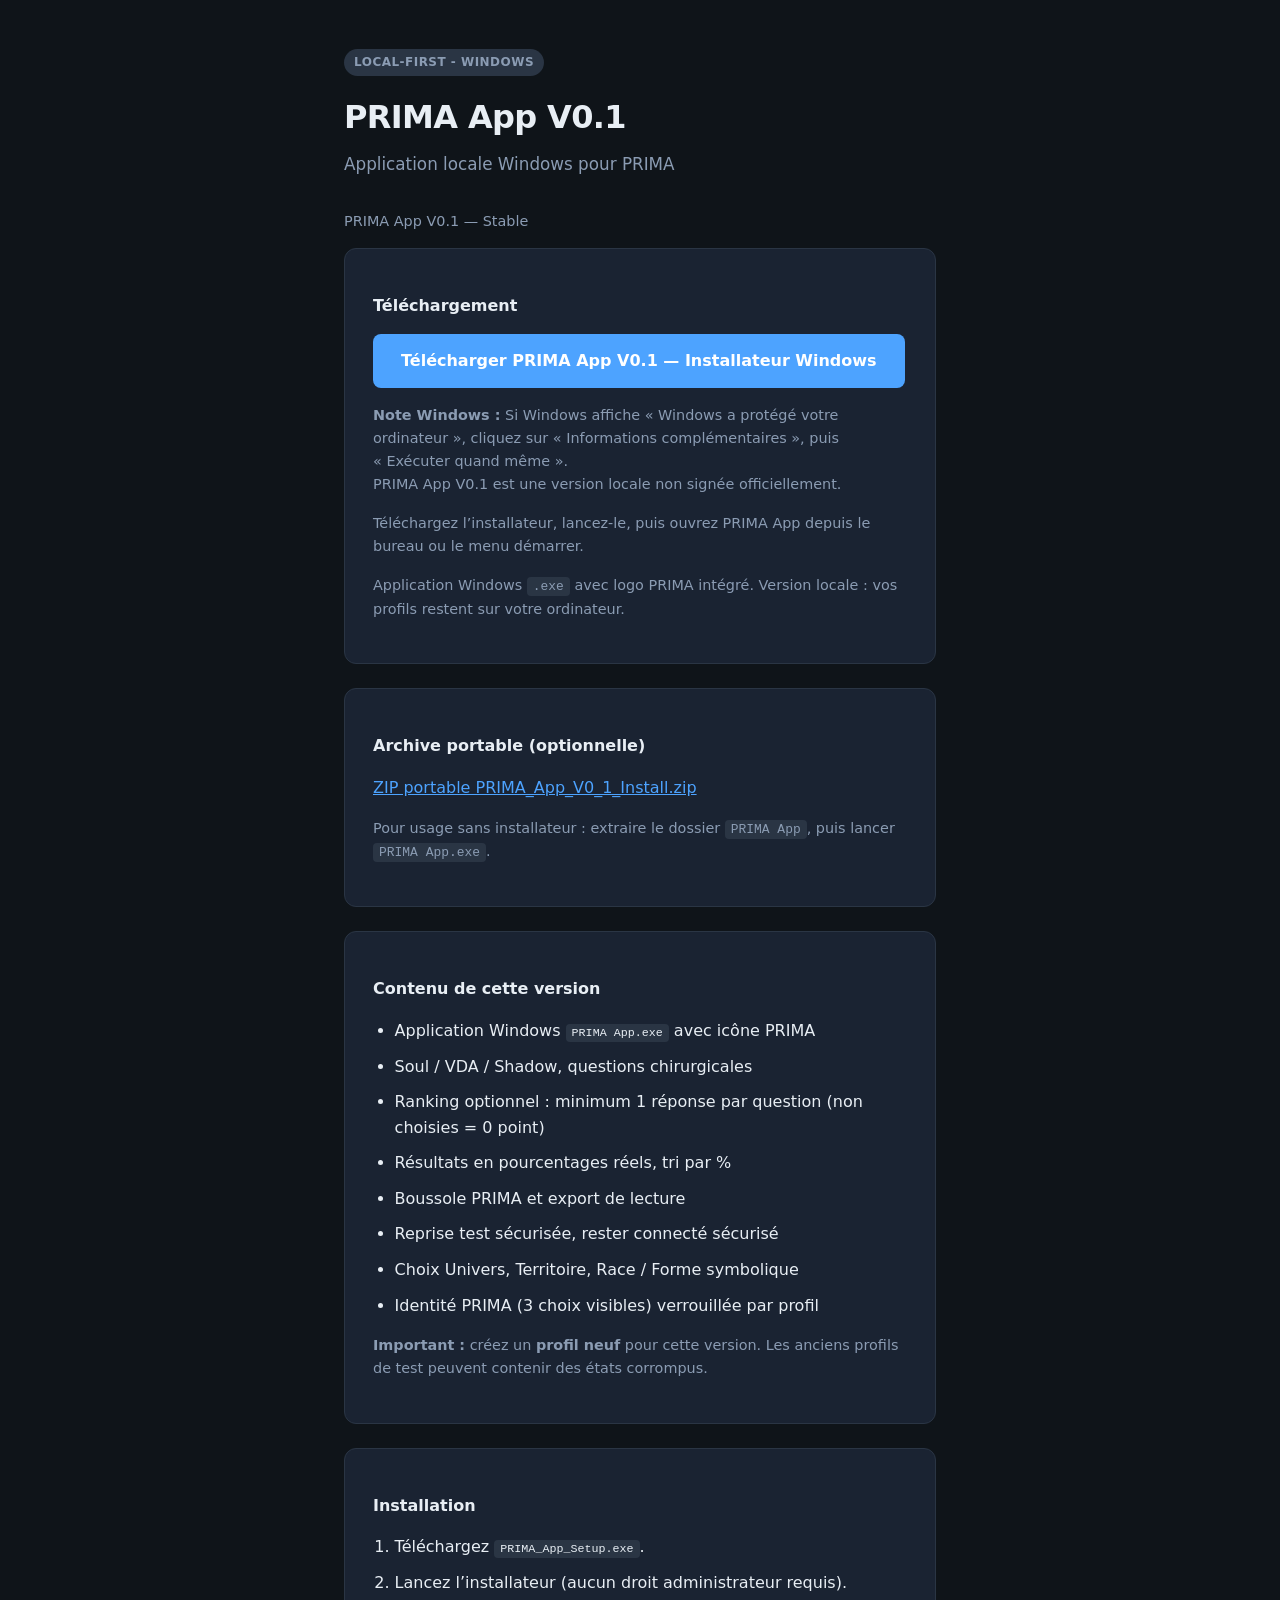
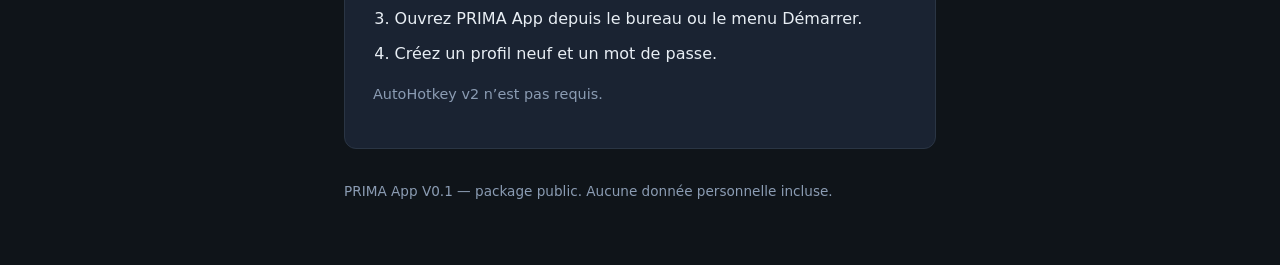
==== download_page.html @ 5b7a0ec2 "Publish PRIMA App V0.1 final optional ranking installer Co-authored-by: Cursor <cursoragent@cursor.c" ====
﻿<!DOCTYPE html>
<html lang="fr">
<head>
  <meta charset="UTF-8">
  <meta name="viewport" content="width=device-width, initial-scale=1.0">
  <title>PRIMA App V0.1</title>
  <link rel="stylesheet" href="style.css">
</head>
<body>
  <div class="wrap">
    <span class="badge">Local-first - Windows</span>
    <h1>PRIMA App V0.1</h1>
    <p class="tagline">Application locale Windows pour PRIMA</p>
    <p class="note">PRIMA App V0.1 — Stable</p>

    <div class="card">
      <p><strong>T&eacute;l&eacute;chargement</strong></p>
      <a class="download-btn" href="PRIMA_App_Setup.exe" download>T&eacute;l&eacute;charger PRIMA App V0.1 — Installateur Windows</a>
      <p class="note"><strong>Note Windows :</strong> Si Windows affiche &laquo;&nbsp;Windows a prot&eacute;g&eacute; votre ordinateur&nbsp;&raquo;, cliquez sur &laquo;&nbsp;Informations compl&eacute;mentaires&nbsp;&raquo;, puis &laquo;&nbsp;Ex&eacute;cuter quand m&ecirc;me&nbsp;&raquo;.<br>PRIMA App V0.1 est une version locale non sign&eacute;e officiellement.</p>
      <p class="note">T&eacute;l&eacute;chargez l&rsquo;installateur, lancez-le, puis ouvrez PRIMA App depuis le bureau ou le menu d&eacute;marrer.</p>
      <p class="note">Application Windows <code>.exe</code> avec logo PRIMA int&eacute;gr&eacute;. Version locale : vos profils restent sur votre ordinateur.</p>
    </div>

    <div class="card">
      <p><strong>Archive portable (optionnelle)</strong></p>
      <p><a class="external" href="PRIMA_App_V0_1_Install.zip" download>ZIP portable PRIMA_App_V0_1_Install.zip</a></p>
      <p class="note">Pour usage sans installateur : extraire le dossier <code>PRIMA App</code>, puis lancer <code>PRIMA App.exe</code>.</p>
    </div>

    <div class="card">
      <p><strong>Contenu de cette version</strong></p>
      <ul>
        <li>Application Windows <code>PRIMA App.exe</code> avec ic&ocirc;ne PRIMA</li>
        <li>Soul / VDA / Shadow, questions chirurgicales</li>
        <li>Ranking optionnel : minimum 1 r&eacute;ponse par question (non choisies = 0 point)</li>
        <li>R&eacute;sultats en pourcentages r&eacute;els, tri par %</li>
        <li>Boussole PRIMA et export de lecture</li>
        <li>Reprise test s&eacute;curis&eacute;e, rester connect&eacute; s&eacute;curis&eacute;</li>
        <li>Choix Univers, Territoire, Race / Forme symbolique</li>
        <li>Identit&eacute; PRIMA (3 choix visibles) verrouill&eacute;e par profil</li>
      </ul>
      <p class="note"><strong>Important :</strong> cr&eacute;ez un <strong>profil neuf</strong> pour cette version. Les anciens profils de test peuvent contenir des &eacute;tats corrompus.</p>
    </div>

    <div class="card">
      <p><strong>Installation</strong></p>
      <ol>
        <li>T&eacute;l&eacute;chargez <code>PRIMA_App_Setup.exe</code>.</li>
        <li>Lancez l&rsquo;installateur (aucun droit administrateur requis).</li>
        <li>Ouvrez PRIMA App depuis le bureau ou le menu D&eacute;marrer.</li>
        <li>Cr&eacute;ez un profil neuf et un mot de passe.</li>
      </ol>
      <p class="note">AutoHotkey v2 n&rsquo;est pas requis.</p>
    </div>

    <footer>
      PRIMA App V0.1 — package public. Aucune donn&eacute;e personnelle incluse.
    </footer>
  </div>
</body>
</html>
---- style.css ----
:root {
  --bg: #0f1419;
  --panel: #1a2332;
  --text: #e8eef4;
  --muted: #8b9cb3;
  --accent: #4da3ff;
  --accent-hover: #6bb5ff;
  --border: #2a3544;
}

* {
  box-sizing: border-box;
}

body {
  margin: 0;
  min-height: 100vh;
  font-family: "Segoe UI", system-ui, sans-serif;
  background: var(--bg);
  color: var(--text);
  line-height: 1.6;
}

.wrap {
  max-width: 640px;
  margin: 0 auto;
  padding: 48px 24px 64px;
}

h1 {
  font-size: 2rem;
  font-weight: 600;
  margin: 0 0 8px;
  letter-spacing: -0.02em;
}

.tagline {
  color: var(--muted);
  margin: 0 0 32px;
  font-size: 1.05rem;
}

.card {
  background: var(--panel);
  border: 1px solid var(--border);
  border-radius: 12px;
  padding: 28px;
  margin-bottom: 24px;
}

.download-btn {
  display: inline-block;
  background: var(--accent);
  color: #fff;
  text-decoration: none;
  font-weight: 600;
  padding: 14px 28px;
  border-radius: 8px;
  font-size: 1rem;
  transition: background 0.15s;
}

.download-btn:hover {
  background: var(--accent-hover);
}

.note {
  margin-top: 16px;
  font-size: 0.9rem;
  color: var(--muted);
}

ol,
ul {
  margin: 0;
  padding-left: 1.35rem;
}

li {
  margin-bottom: 10px;
}

.badge {
  display: inline-block;
  font-size: 0.75rem;
  font-weight: 600;
  text-transform: uppercase;
  letter-spacing: 0.04em;
  background: var(--border);
  color: var(--muted);
  padding: 4px 10px;
  border-radius: 999px;
  margin-bottom: 16px;
}

footer {
  margin-top: 32px;
  font-size: 0.85rem;
  color: var(--muted);
}

code {
  font-size: 0.9em;
  background: var(--border);
  padding: 2px 6px;
  border-radius: 4px;
}

a.external {
  color: var(--accent);
}
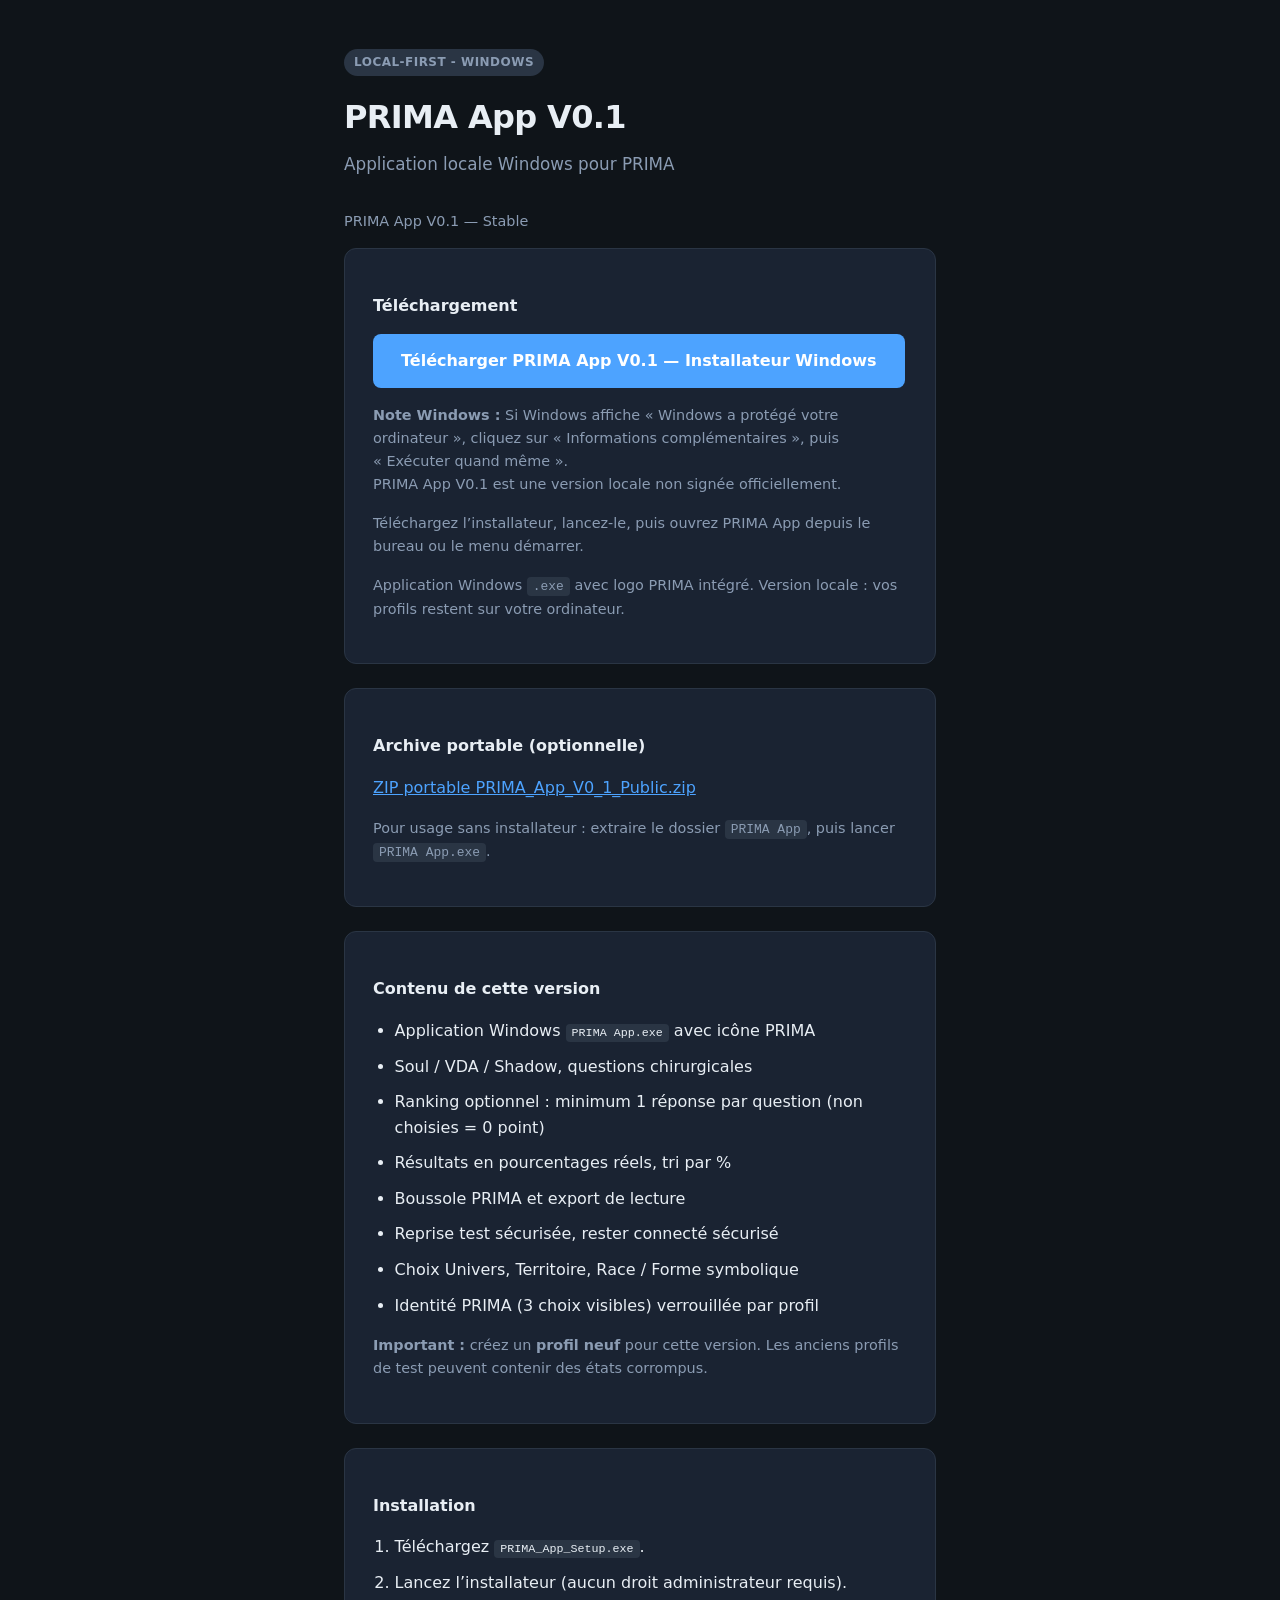
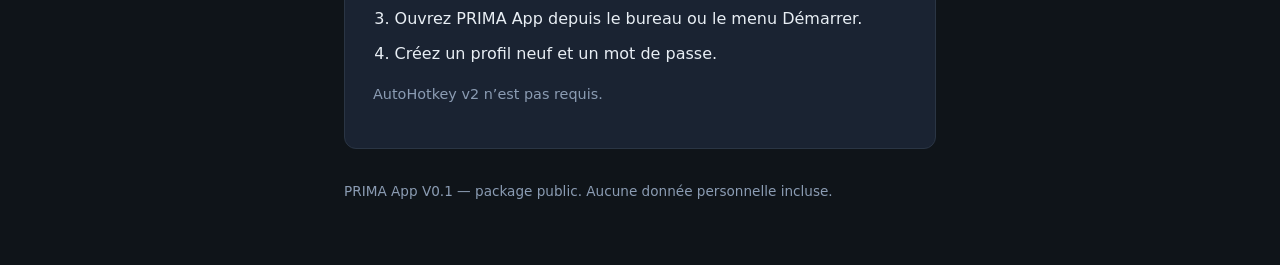
==== commit b972d349: "release: publish PRIMA App V0.1 Co-authored-by: Cursor <cursoragent@cursor.com>" ====
--- a/download_page.html
+++ b/download_page.html
@@ -23,7 +23,7 @@
 
     <div class="card">
       <p><strong>Archive portable (optionnelle)</strong></p>
-      <p><a class="external" href="PRIMA_App_V0_1_Install.zip" download>ZIP portable PRIMA_App_V0_1_Install.zip</a></p>
+      <p><a class="external" href="PRIMA_App_V0_1_Public.zip" download>ZIP portable PRIMA_App_V0_1_Public.zip</a></p>
       <p class="note">Pour usage sans installateur : extraire le dossier <code>PRIMA App</code>, puis lancer <code>PRIMA App.exe</code>.</p>
     </div>
 
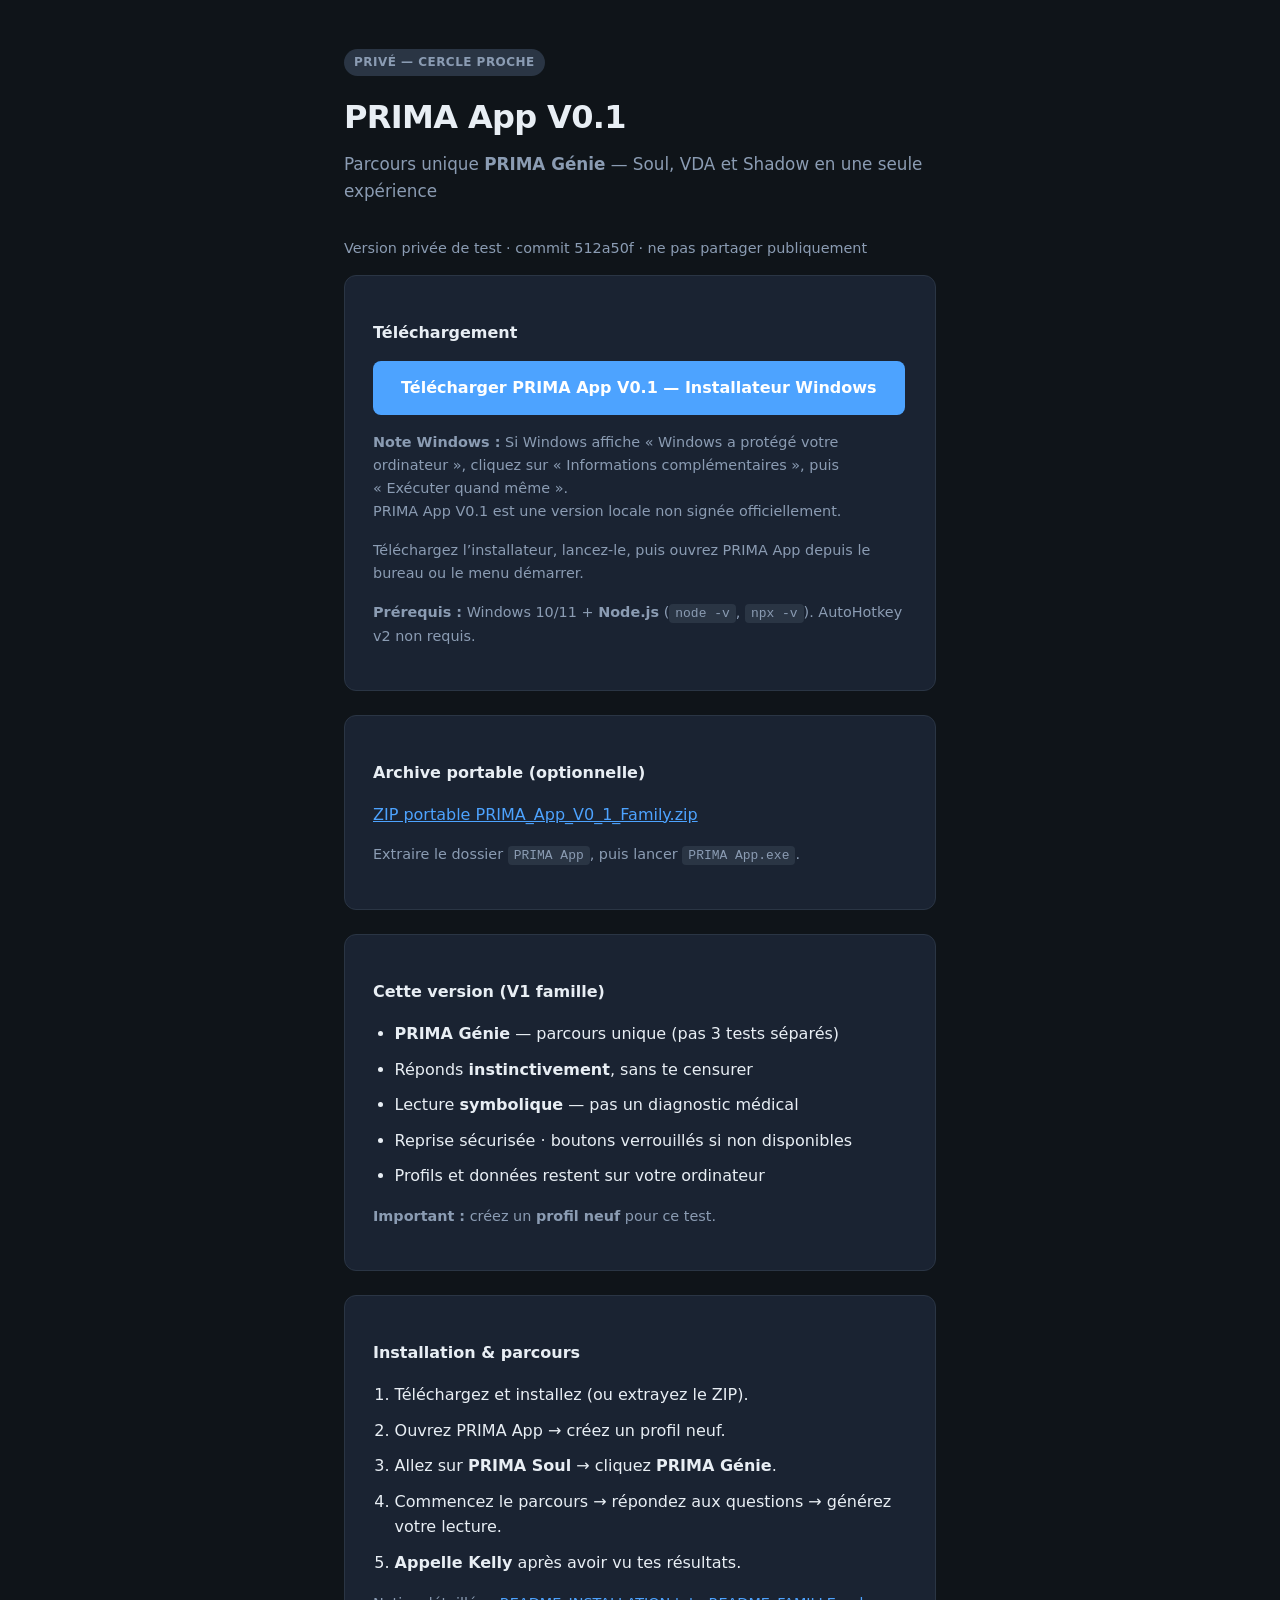
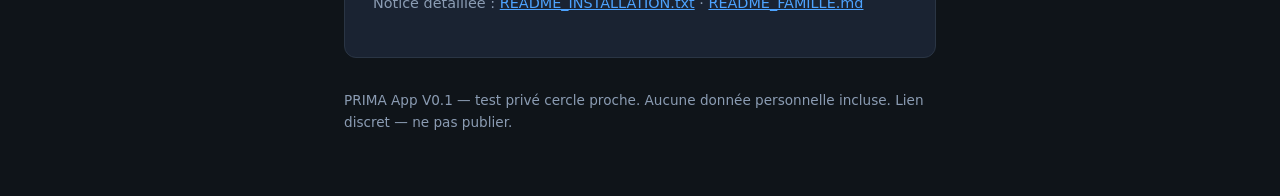
==== commit 6ce1b7e9: "release: update family test download - Replace PRIMA_App_Setup.exe with Génie build (512a50f) - Add " ====
--- a/download_page.html
+++ b/download_page.html
@@ -3,58 +3,57 @@
 <head>
   <meta charset="UTF-8">
   <meta name="viewport" content="width=device-width, initial-scale=1.0">
-  <title>PRIMA App V0.1</title>
+  <meta name="robots" content="noindex, nofollow, noarchive">
+  <title>PRIMA App V0.1 — Test famille (privé)</title>
   <link rel="stylesheet" href="style.css">
 </head>
 <body>
   <div class="wrap">
-    <span class="badge">Local-first - Windows</span>
+    <span class="badge">Privé — cercle proche</span>
     <h1>PRIMA App V0.1</h1>
-    <p class="tagline">Application locale Windows pour PRIMA</p>
-    <p class="note">PRIMA App V0.1 — Stable</p>
+    <p class="tagline">Parcours unique <strong>PRIMA Génie</strong> — Soul, VDA et Shadow en une seule expérience</p>
+    <p class="note">Version privée de test · commit 512a50f · ne pas partager publiquement</p>
 
     <div class="card">
       <p><strong>T&eacute;l&eacute;chargement</strong></p>
       <a class="download-btn" href="PRIMA_App_Setup.exe" download>T&eacute;l&eacute;charger PRIMA App V0.1 — Installateur Windows</a>
       <p class="note"><strong>Note Windows :</strong> Si Windows affiche &laquo;&nbsp;Windows a prot&eacute;g&eacute; votre ordinateur&nbsp;&raquo;, cliquez sur &laquo;&nbsp;Informations compl&eacute;mentaires&nbsp;&raquo;, puis &laquo;&nbsp;Ex&eacute;cuter quand m&ecirc;me&nbsp;&raquo;.<br>PRIMA App V0.1 est une version locale non sign&eacute;e officiellement.</p>
       <p class="note">T&eacute;l&eacute;chargez l&rsquo;installateur, lancez-le, puis ouvrez PRIMA App depuis le bureau ou le menu d&eacute;marrer.</p>
-      <p class="note">Application Windows <code>.exe</code> avec logo PRIMA int&eacute;gr&eacute;. Version locale : vos profils restent sur votre ordinateur.</p>
+      <p class="note"><strong>Pr&eacute;requis :</strong> Windows 10/11 + <strong>Node.js</strong> (<code>node -v</code>, <code>npx -v</code>). AutoHotkey v2 non requis.</p>
     </div>
 
     <div class="card">
       <p><strong>Archive portable (optionnelle)</strong></p>
-      <p><a class="external" href="PRIMA_App_V0_1_Public.zip" download>ZIP portable PRIMA_App_V0_1_Public.zip</a></p>
-      <p class="note">Pour usage sans installateur : extraire le dossier <code>PRIMA App</code>, puis lancer <code>PRIMA App.exe</code>.</p>
+      <p><a class="external" href="PRIMA_App_V0_1_Family.zip" download>ZIP portable PRIMA_App_V0_1_Family.zip</a></p>
+      <p class="note">Extraire le dossier <code>PRIMA App</code>, puis lancer <code>PRIMA App.exe</code>.</p>
     </div>
 
     <div class="card">
-      <p><strong>Contenu de cette version</strong></p>
+      <p><strong>Cette version (V1 famille)</strong></p>
       <ul>
-        <li>Application Windows <code>PRIMA App.exe</code> avec ic&ocirc;ne PRIMA</li>
-        <li>Soul / VDA / Shadow, questions chirurgicales</li>
-        <li>Ranking optionnel : minimum 1 r&eacute;ponse par question (non choisies = 0 point)</li>
-        <li>R&eacute;sultats en pourcentages r&eacute;els, tri par %</li>
-        <li>Boussole PRIMA et export de lecture</li>
-        <li>Reprise test s&eacute;curis&eacute;e, rester connect&eacute; s&eacute;curis&eacute;</li>
-        <li>Choix Univers, Territoire, Race / Forme symbolique</li>
-        <li>Identit&eacute; PRIMA (3 choix visibles) verrouill&eacute;e par profil</li>
+        <li><strong>PRIMA Génie</strong> — parcours unique (pas 3 tests séparés)</li>
+        <li>Réponds <strong>instinctivement</strong>, sans te censurer</li>
+        <li>Lecture <strong>symbolique</strong> — pas un diagnostic médical</li>
+        <li>Reprise sécurisée · boutons verrouillés si non disponibles</li>
+        <li>Profils et données restent sur votre ordinateur</li>
       </ul>
-      <p class="note"><strong>Important :</strong> cr&eacute;ez un <strong>profil neuf</strong> pour cette version. Les anciens profils de test peuvent contenir des &eacute;tats corrompus.</p>
+      <p class="note"><strong>Important :</strong> cr&eacute;ez un <strong>profil neuf</strong> pour ce test.</p>
     </div>
 
     <div class="card">
-      <p><strong>Installation</strong></p>
+      <p><strong>Installation &amp; parcours</strong></p>
       <ol>
-        <li>T&eacute;l&eacute;chargez <code>PRIMA_App_Setup.exe</code>.</li>
-        <li>Lancez l&rsquo;installateur (aucun droit administrateur requis).</li>
-        <li>Ouvrez PRIMA App depuis le bureau ou le menu D&eacute;marrer.</li>
-        <li>Cr&eacute;ez un profil neuf et un mot de passe.</li>
+        <li>T&eacute;l&eacute;chargez et installez (ou extrayez le ZIP).</li>
+        <li>Ouvrez PRIMA App → cr&eacute;ez un profil neuf.</li>
+        <li>Allez sur <strong>PRIMA Soul</strong> → cliquez <strong>PRIMA Génie</strong>.</li>
+        <li>Commencez le parcours → r&eacute;pondez aux questions → g&eacute;n&eacute;rez votre lecture.</li>
+        <li><strong>Appelle Kelly</strong> apr&egrave;s avoir vu tes r&eacute;sultats.</li>
       </ol>
-      <p class="note">AutoHotkey v2 n&rsquo;est pas requis.</p>
+      <p class="note">Notice d&eacute;taill&eacute;e : <a class="external" href="README_INSTALLATION.txt">README_INSTALLATION.txt</a> · <a class="external" href="README_FAMILLE.md">README_FAMILLE.md</a></p>
     </div>
 
     <footer>
-      PRIMA App V0.1 — package public. Aucune donn&eacute;e personnelle incluse.
+      PRIMA App V0.1 — test privé cercle proche. Aucune donn&eacute;e personnelle incluse. Lien discret — ne pas publier.
     </footer>
   </div>
 </body>
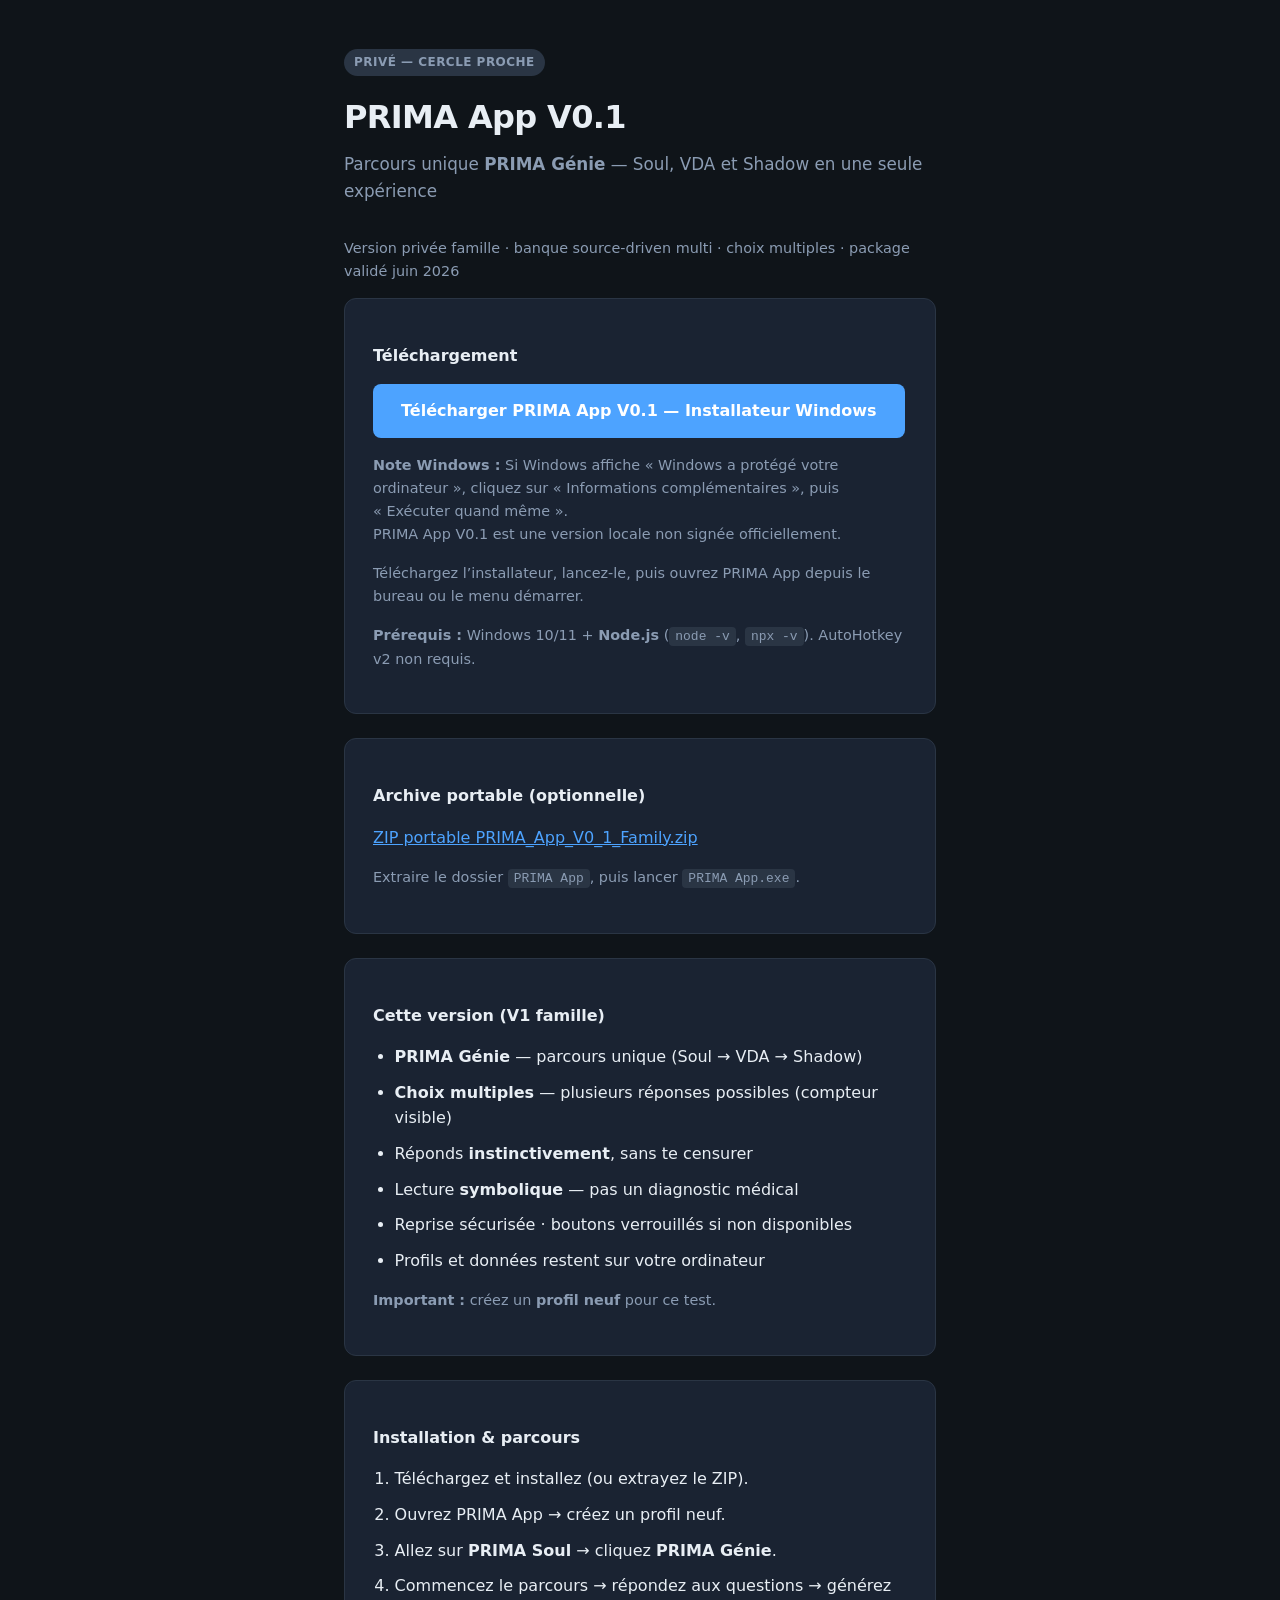
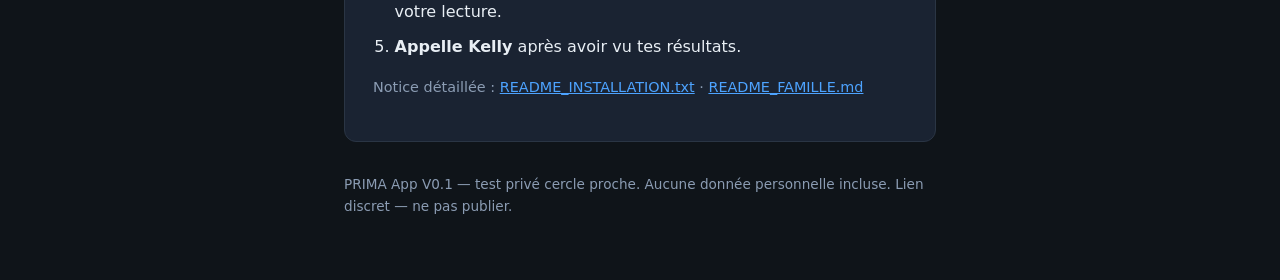
==== commit 1699c097: "release: deploy validated multi-choice family package Validated package with source-driven multi ban" ====
--- a/download_page.html
+++ b/download_page.html
@@ -12,7 +12,7 @@
     <span class="badge">Privé — cercle proche</span>
     <h1>PRIMA App V0.1</h1>
     <p class="tagline">Parcours unique <strong>PRIMA Génie</strong> — Soul, VDA et Shadow en une seule expérience</p>
-    <p class="note">Version privée de test · commit 512a50f · ne pas partager publiquement</p>
+    <p class="note">Version privée famille · banque source-driven multi · choix multiples · package validé juin 2026</p>
 
     <div class="card">
       <p><strong>T&eacute;l&eacute;chargement</strong></p>
@@ -31,7 +31,8 @@
     <div class="card">
       <p><strong>Cette version (V1 famille)</strong></p>
       <ul>
-        <li><strong>PRIMA Génie</strong> — parcours unique (pas 3 tests séparés)</li>
+        <li><strong>PRIMA Génie</strong> — parcours unique (Soul → VDA → Shadow)</li>
+        <li><strong>Choix multiples</strong> — plusieurs réponses possibles (compteur visible)</li>
         <li>Réponds <strong>instinctivement</strong>, sans te censurer</li>
         <li>Lecture <strong>symbolique</strong> — pas un diagnostic médical</li>
         <li>Reprise sécurisée · boutons verrouillés si non disponibles</li>
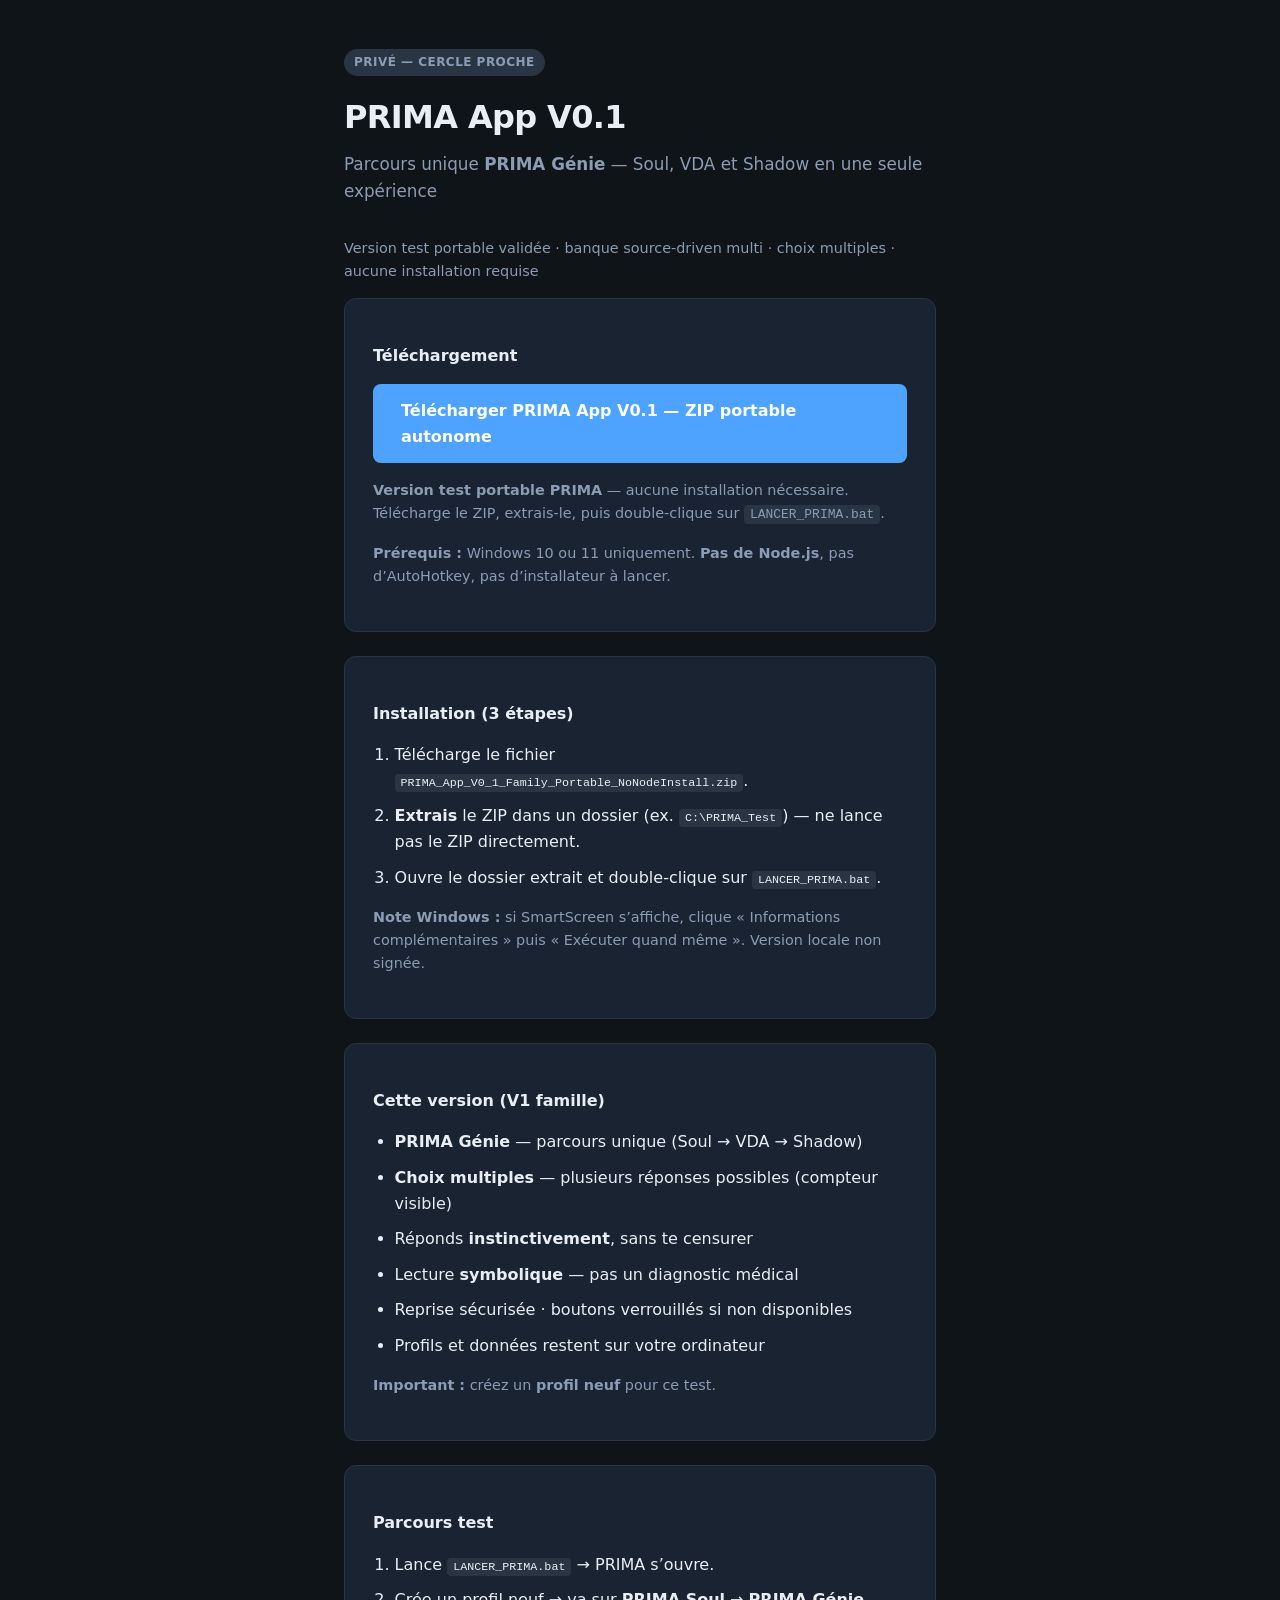
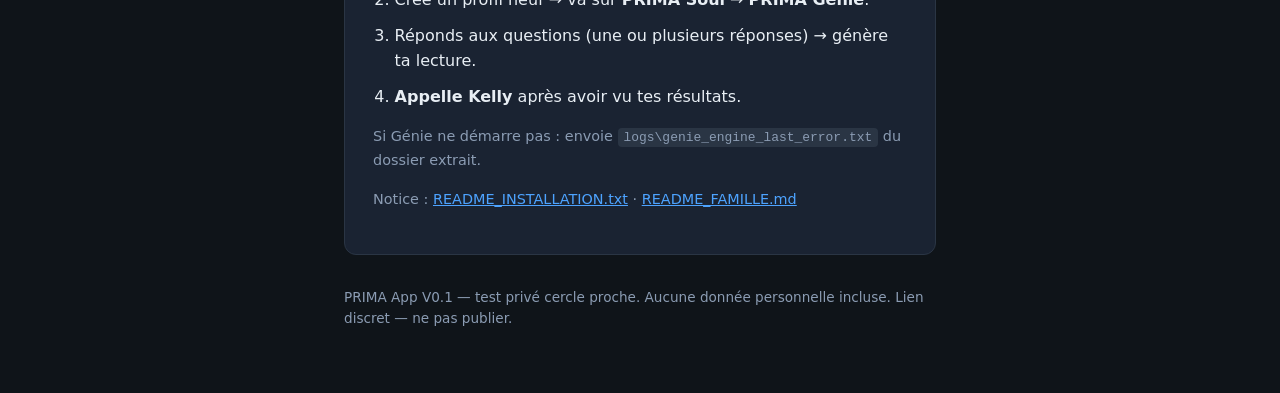
==== commit 3542bd08: "Publish NoNodeInstall portable ZIP as sole family download target. Co-authored-by: Cursor <cursorage" ====
--- a/download_page.html
+++ b/download_page.html
@@ -12,20 +12,23 @@
     <span class="badge">Privé — cercle proche</span>
     <h1>PRIMA App V0.1</h1>
     <p class="tagline">Parcours unique <strong>PRIMA Génie</strong> — Soul, VDA et Shadow en une seule expérience</p>
-    <p class="note">Version privée famille · banque source-driven multi · choix multiples · package validé juin 2026</p>
+    <p class="note">Version test portable validée · banque source-driven multi · choix multiples · aucune installation requise</p>
 
     <div class="card">
       <p><strong>T&eacute;l&eacute;chargement</strong></p>
-      <a class="download-btn" href="PRIMA_App_Setup.exe" download>T&eacute;l&eacute;charger PRIMA App V0.1 — Installateur Windows</a>
-      <p class="note"><strong>Note Windows :</strong> Si Windows affiche &laquo;&nbsp;Windows a prot&eacute;g&eacute; votre ordinateur&nbsp;&raquo;, cliquez sur &laquo;&nbsp;Informations compl&eacute;mentaires&nbsp;&raquo;, puis &laquo;&nbsp;Ex&eacute;cuter quand m&ecirc;me&nbsp;&raquo;.<br>PRIMA App V0.1 est une version locale non sign&eacute;e officiellement.</p>
-      <p class="note">T&eacute;l&eacute;chargez l&rsquo;installateur, lancez-le, puis ouvrez PRIMA App depuis le bureau ou le menu d&eacute;marrer.</p>
-      <p class="note"><strong>Pr&eacute;requis :</strong> Windows 10/11 + <strong>Node.js</strong> (<code>node -v</code>, <code>npx -v</code>). AutoHotkey v2 non requis.</p>
+      <a class="download-btn" href="PRIMA_App_V0_1_Family_Portable_NoNodeInstall.zip" download>T&eacute;l&eacute;charger PRIMA App V0.1 — ZIP portable autonome</a>
+      <p class="note"><strong>Version test portable PRIMA</strong> — aucune installation n&eacute;cessaire. T&eacute;l&eacute;charge le ZIP, extrais-le, puis double-clique sur <code>LANCER_PRIMA.bat</code>.</p>
+      <p class="note"><strong>Pr&eacute;requis :</strong> Windows 10 ou 11 uniquement. <strong>Pas de Node.js</strong>, pas d&rsquo;AutoHotkey, pas d&rsquo;installateur &agrave; lancer.</p>
     </div>
 
     <div class="card">
-      <p><strong>Archive portable (optionnelle)</strong></p>
-      <p><a class="external" href="PRIMA_App_V0_1_Family.zip" download>ZIP portable PRIMA_App_V0_1_Family.zip</a></p>
-      <p class="note">Extraire le dossier <code>PRIMA App</code>, puis lancer <code>PRIMA App.exe</code>.</p>
+      <p><strong>Installation (3 &eacute;tapes)</strong></p>
+      <ol>
+        <li>T&eacute;l&eacute;charge le fichier <code>PRIMA_App_V0_1_Family_Portable_NoNodeInstall.zip</code>.</li>
+        <li><strong>Extrais</strong> le ZIP dans un dossier (ex. <code>C:\PRIMA_Test</code>) — ne lance pas le ZIP directement.</li>
+        <li>Ouvre le dossier extrait et double-clique sur <code>LANCER_PRIMA.bat</code>.</li>
+      </ol>
+      <p class="note"><strong>Note Windows :</strong> si SmartScreen s&rsquo;affiche, clique &laquo;&nbsp;Informations compl&eacute;mentaires&nbsp;&raquo; puis &laquo;&nbsp;Ex&eacute;cuter quand m&ecirc;me&nbsp;&raquo;. Version locale non sign&eacute;e.</p>
     </div>
 
     <div class="card">
@@ -42,15 +45,15 @@
     </div>
 
     <div class="card">
-      <p><strong>Installation &amp; parcours</strong></p>
+      <p><strong>Parcours test</strong></p>
       <ol>
-        <li>T&eacute;l&eacute;chargez et installez (ou extrayez le ZIP).</li>
-        <li>Ouvrez PRIMA App → cr&eacute;ez un profil neuf.</li>
-        <li>Allez sur <strong>PRIMA Soul</strong> → cliquez <strong>PRIMA Génie</strong>.</li>
-        <li>Commencez le parcours → r&eacute;pondez aux questions → g&eacute;n&eacute;rez votre lecture.</li>
+        <li>Lance <code>LANCER_PRIMA.bat</code> → PRIMA s&rsquo;ouvre.</li>
+        <li>Cr&eacute;e un profil neuf → va sur <strong>PRIMA Soul</strong> → <strong>PRIMA Génie</strong>.</li>
+        <li>R&eacute;ponds aux questions (une ou plusieurs r&eacute;ponses) → g&eacute;n&egrave;re ta lecture.</li>
         <li><strong>Appelle Kelly</strong> apr&egrave;s avoir vu tes r&eacute;sultats.</li>
       </ol>
-      <p class="note">Notice d&eacute;taill&eacute;e : <a class="external" href="README_INSTALLATION.txt">README_INSTALLATION.txt</a> · <a class="external" href="README_FAMILLE.md">README_FAMILLE.md</a></p>
+      <p class="note">Si Génie ne d&eacute;marre pas : envoie <code>logs\genie_engine_last_error.txt</code> du dossier extrait.</p>
+      <p class="note">Notice : <a class="external" href="README_INSTALLATION.txt">README_INSTALLATION.txt</a> · <a class="external" href="README_FAMILLE.md">README_FAMILLE.md</a></p>
     </div>
 
     <footer>
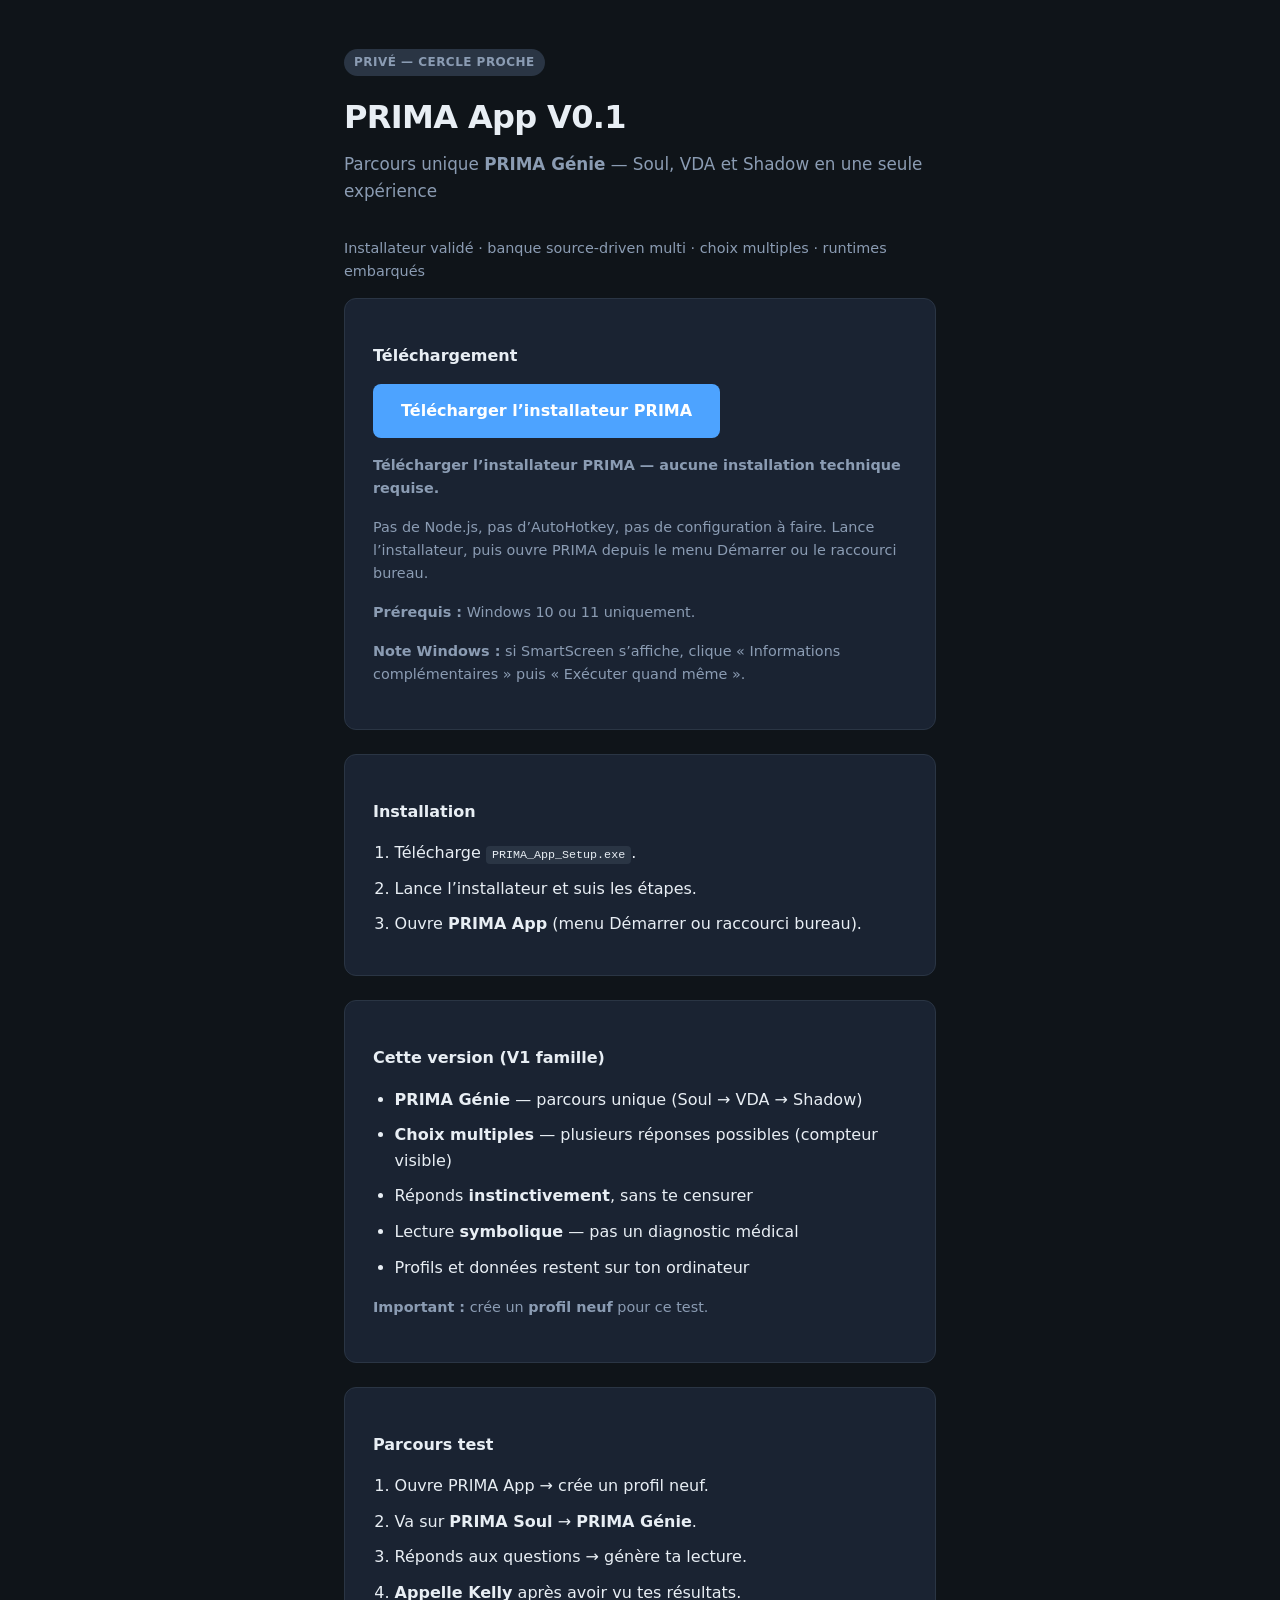
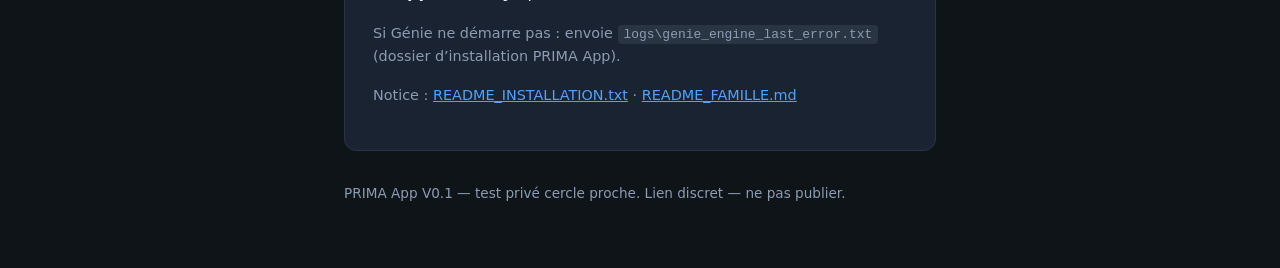
==== commit 67379625: "Restore PRIMA_App_Setup.exe installer as primary download (NoNode validated). Co-authored-by: Cursor" ====
--- a/download_page.html
+++ b/download_page.html
@@ -12,23 +12,24 @@
     <span class="badge">Privé — cercle proche</span>
     <h1>PRIMA App V0.1</h1>
     <p class="tagline">Parcours unique <strong>PRIMA Génie</strong> — Soul, VDA et Shadow en une seule expérience</p>
-    <p class="note">Version test portable validée · banque source-driven multi · choix multiples · aucune installation requise</p>
+    <p class="note">Installateur validé · banque source-driven multi · choix multiples · runtimes embarqués</p>
 
     <div class="card">
       <p><strong>T&eacute;l&eacute;chargement</strong></p>
-      <a class="download-btn" href="PRIMA_App_V0_1_Family_Portable_NoNodeInstall.zip" download>T&eacute;l&eacute;charger PRIMA App V0.1 — ZIP portable autonome</a>
-      <p class="note"><strong>Version test portable PRIMA</strong> — aucune installation n&eacute;cessaire. T&eacute;l&eacute;charge le ZIP, extrais-le, puis double-clique sur <code>LANCER_PRIMA.bat</code>.</p>
-      <p class="note"><strong>Pr&eacute;requis :</strong> Windows 10 ou 11 uniquement. <strong>Pas de Node.js</strong>, pas d&rsquo;AutoHotkey, pas d&rsquo;installateur &agrave; lancer.</p>
+      <a class="download-btn" href="PRIMA_App_Setup.exe" download>T&eacute;l&eacute;charger l&rsquo;installateur PRIMA</a>
+      <p class="note"><strong>T&eacute;l&eacute;charger l&rsquo;installateur PRIMA — aucune installation technique requise.</strong></p>
+      <p class="note">Pas de Node.js, pas d&rsquo;AutoHotkey, pas de configuration &agrave; faire. Lance l&rsquo;installateur, puis ouvre PRIMA depuis le menu D&eacute;marrer ou le raccourci bureau.</p>
+      <p class="note"><strong>Pr&eacute;requis :</strong> Windows 10 ou 11 uniquement.</p>
+      <p class="note"><strong>Note Windows :</strong> si SmartScreen s&rsquo;affiche, clique &laquo;&nbsp;Informations compl&eacute;mentaires&nbsp;&raquo; puis &laquo;&nbsp;Ex&eacute;cuter quand m&ecirc;me&nbsp;&raquo;.</p>
     </div>
 
     <div class="card">
-      <p><strong>Installation (3 &eacute;tapes)</strong></p>
+      <p><strong>Installation</strong></p>
       <ol>
-        <li>T&eacute;l&eacute;charge le fichier <code>PRIMA_App_V0_1_Family_Portable_NoNodeInstall.zip</code>.</li>
-        <li><strong>Extrais</strong> le ZIP dans un dossier (ex. <code>C:\PRIMA_Test</code>) — ne lance pas le ZIP directement.</li>
-        <li>Ouvre le dossier extrait et double-clique sur <code>LANCER_PRIMA.bat</code>.</li>
+        <li>T&eacute;l&eacute;charge <code>PRIMA_App_Setup.exe</code>.</li>
+        <li>Lance l&rsquo;installateur et suis les &eacute;tapes.</li>
+        <li>Ouvre <strong>PRIMA App</strong> (menu D&eacute;marrer ou raccourci bureau).</li>
       </ol>
-      <p class="note"><strong>Note Windows :</strong> si SmartScreen s&rsquo;affiche, clique &laquo;&nbsp;Informations compl&eacute;mentaires&nbsp;&raquo; puis &laquo;&nbsp;Ex&eacute;cuter quand m&ecirc;me&nbsp;&raquo;. Version locale non sign&eacute;e.</p>
     </div>
 
     <div class="card">
@@ -38,26 +39,25 @@
         <li><strong>Choix multiples</strong> — plusieurs réponses possibles (compteur visible)</li>
         <li>Réponds <strong>instinctivement</strong>, sans te censurer</li>
         <li>Lecture <strong>symbolique</strong> — pas un diagnostic médical</li>
-        <li>Reprise sécurisée · boutons verrouillés si non disponibles</li>
-        <li>Profils et données restent sur votre ordinateur</li>
+        <li>Profils et données restent sur ton ordinateur</li>
       </ul>
-      <p class="note"><strong>Important :</strong> cr&eacute;ez un <strong>profil neuf</strong> pour ce test.</p>
+      <p class="note"><strong>Important :</strong> cr&eacute;e un <strong>profil neuf</strong> pour ce test.</p>
     </div>
 
     <div class="card">
       <p><strong>Parcours test</strong></p>
       <ol>
-        <li>Lance <code>LANCER_PRIMA.bat</code> → PRIMA s&rsquo;ouvre.</li>
-        <li>Cr&eacute;e un profil neuf → va sur <strong>PRIMA Soul</strong> → <strong>PRIMA Génie</strong>.</li>
-        <li>R&eacute;ponds aux questions (une ou plusieurs r&eacute;ponses) → g&eacute;n&egrave;re ta lecture.</li>
+        <li>Ouvre PRIMA App → cr&eacute;e un profil neuf.</li>
+        <li>Va sur <strong>PRIMA Soul</strong> → <strong>PRIMA Génie</strong>.</li>
+        <li>R&eacute;ponds aux questions → g&eacute;n&egrave;re ta lecture.</li>
         <li><strong>Appelle Kelly</strong> apr&egrave;s avoir vu tes r&eacute;sultats.</li>
       </ol>
-      <p class="note">Si Génie ne d&eacute;marre pas : envoie <code>logs\genie_engine_last_error.txt</code> du dossier extrait.</p>
+      <p class="note">Si Génie ne d&eacute;marre pas : envoie <code>logs\genie_engine_last_error.txt</code> (dossier d&rsquo;installation PRIMA App).</p>
       <p class="note">Notice : <a class="external" href="README_INSTALLATION.txt">README_INSTALLATION.txt</a> · <a class="external" href="README_FAMILLE.md">README_FAMILLE.md</a></p>
     </div>
 
     <footer>
-      PRIMA App V0.1 — test privé cercle proche. Aucune donn&eacute;e personnelle incluse. Lien discret — ne pas publier.
+      PRIMA App V0.1 — test privé cercle proche. Lien discret — ne pas publier.
     </footer>
   </div>
 </body>
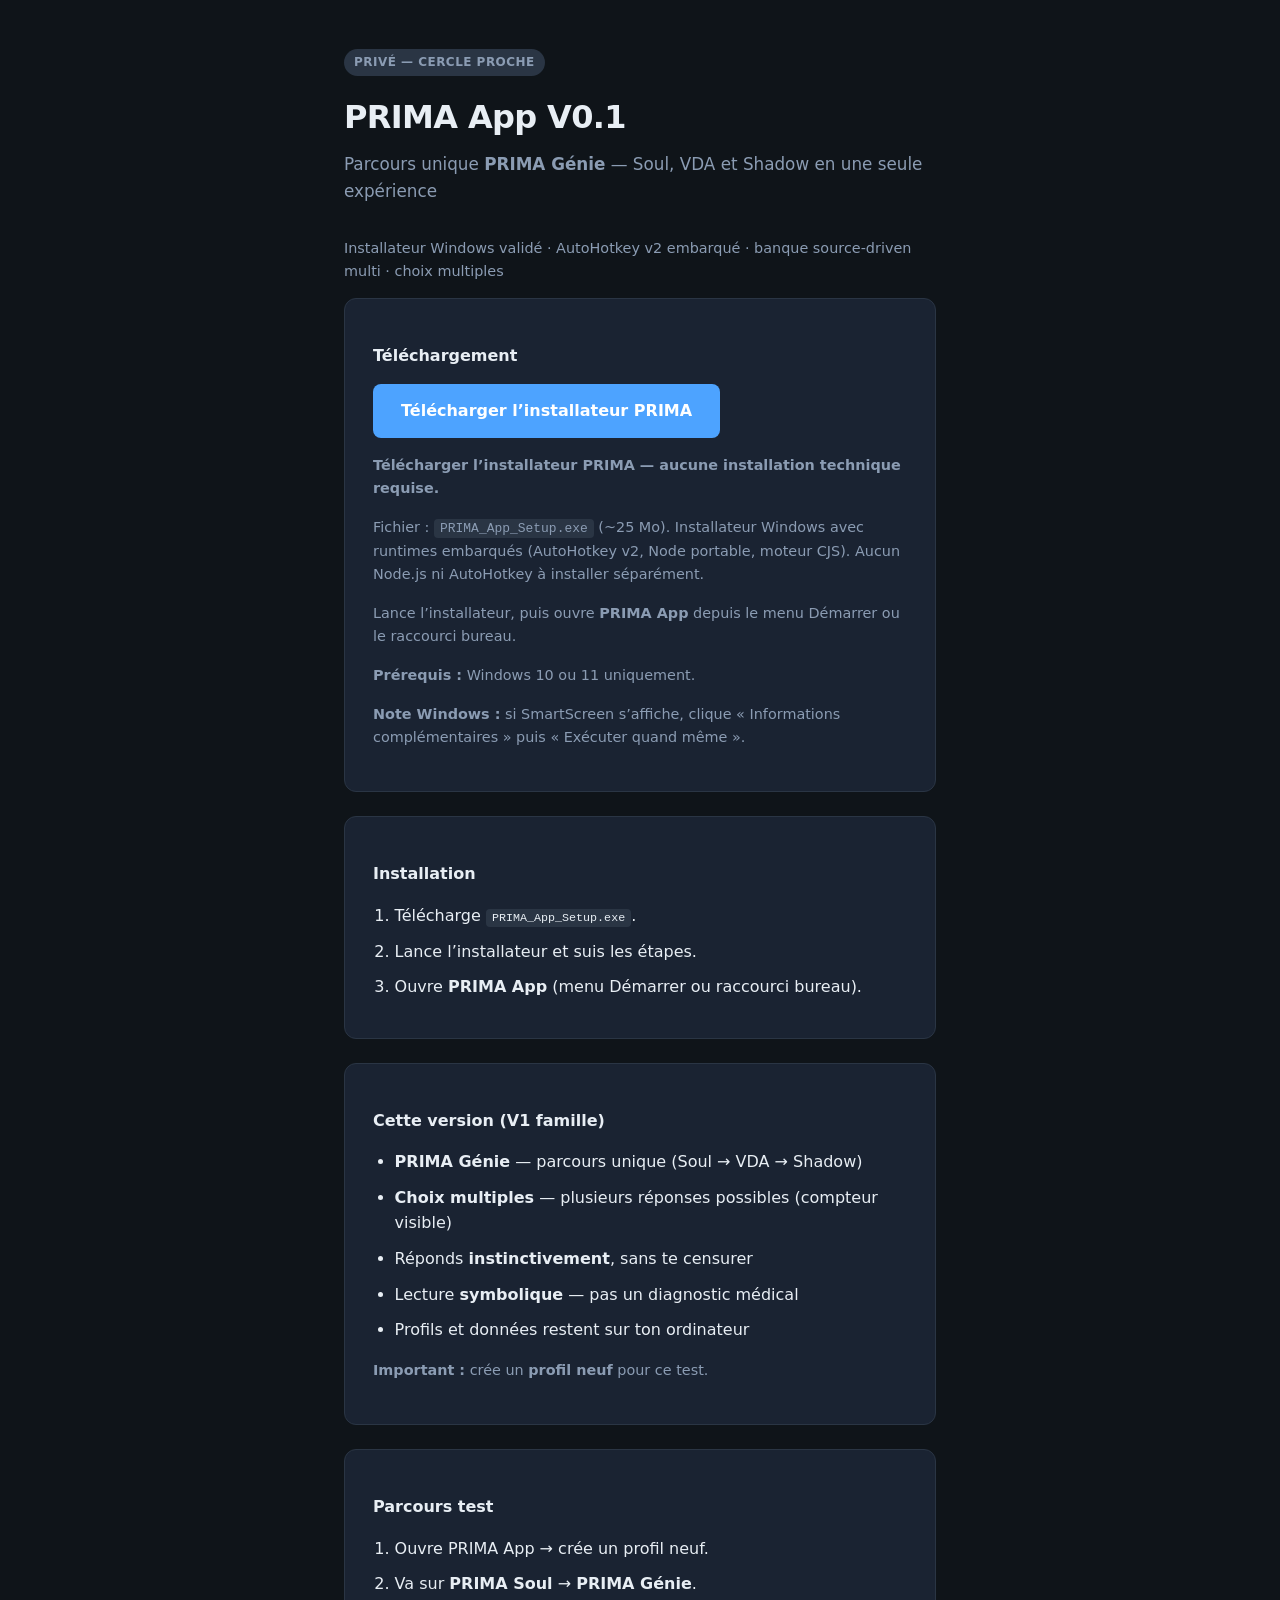
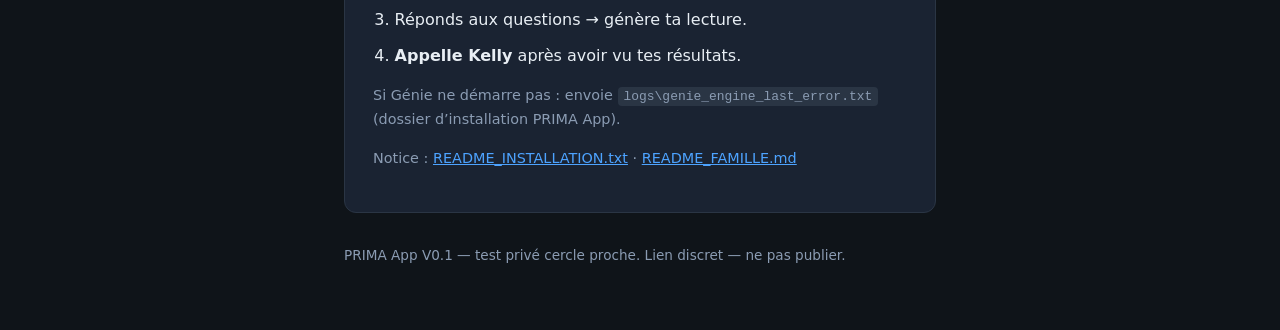
==== commit 5d48f733: "Clarify installer-first page: PRIMA_App_Setup.exe with embedded AHK runtime. Co-authored-by: Cursor " ====
--- a/download_page.html
+++ b/download_page.html
@@ -12,13 +12,14 @@
     <span class="badge">Privé — cercle proche</span>
     <h1>PRIMA App V0.1</h1>
     <p class="tagline">Parcours unique <strong>PRIMA Génie</strong> — Soul, VDA et Shadow en une seule expérience</p>
-    <p class="note">Installateur validé · banque source-driven multi · choix multiples · runtimes embarqués</p>
+    <p class="note">Installateur Windows valid&eacute; · AutoHotkey v2 embarqu&eacute; · banque source-driven multi · choix multiples</p>
 
     <div class="card">
       <p><strong>T&eacute;l&eacute;chargement</strong></p>
       <a class="download-btn" href="PRIMA_App_Setup.exe" download>T&eacute;l&eacute;charger l&rsquo;installateur PRIMA</a>
       <p class="note"><strong>T&eacute;l&eacute;charger l&rsquo;installateur PRIMA — aucune installation technique requise.</strong></p>
-      <p class="note">Pas de Node.js, pas d&rsquo;AutoHotkey, pas de configuration &agrave; faire. Lance l&rsquo;installateur, puis ouvre PRIMA depuis le menu D&eacute;marrer ou le raccourci bureau.</p>
+      <p class="note">Fichier : <code>PRIMA_App_Setup.exe</code> (~25 Mo). Installateur Windows avec runtimes embarqu&eacute;s (AutoHotkey v2, Node portable, moteur CJS). Aucun Node.js ni AutoHotkey &agrave; installer s&eacute;par&eacute;ment.</p>
+      <p class="note">Lance l&rsquo;installateur, puis ouvre <strong>PRIMA App</strong> depuis le menu D&eacute;marrer ou le raccourci bureau.</p>
       <p class="note"><strong>Pr&eacute;requis :</strong> Windows 10 ou 11 uniquement.</p>
       <p class="note"><strong>Note Windows :</strong> si SmartScreen s&rsquo;affiche, clique &laquo;&nbsp;Informations compl&eacute;mentaires&nbsp;&raquo; puis &laquo;&nbsp;Ex&eacute;cuter quand m&ecirc;me&nbsp;&raquo;.</p>
     </div>
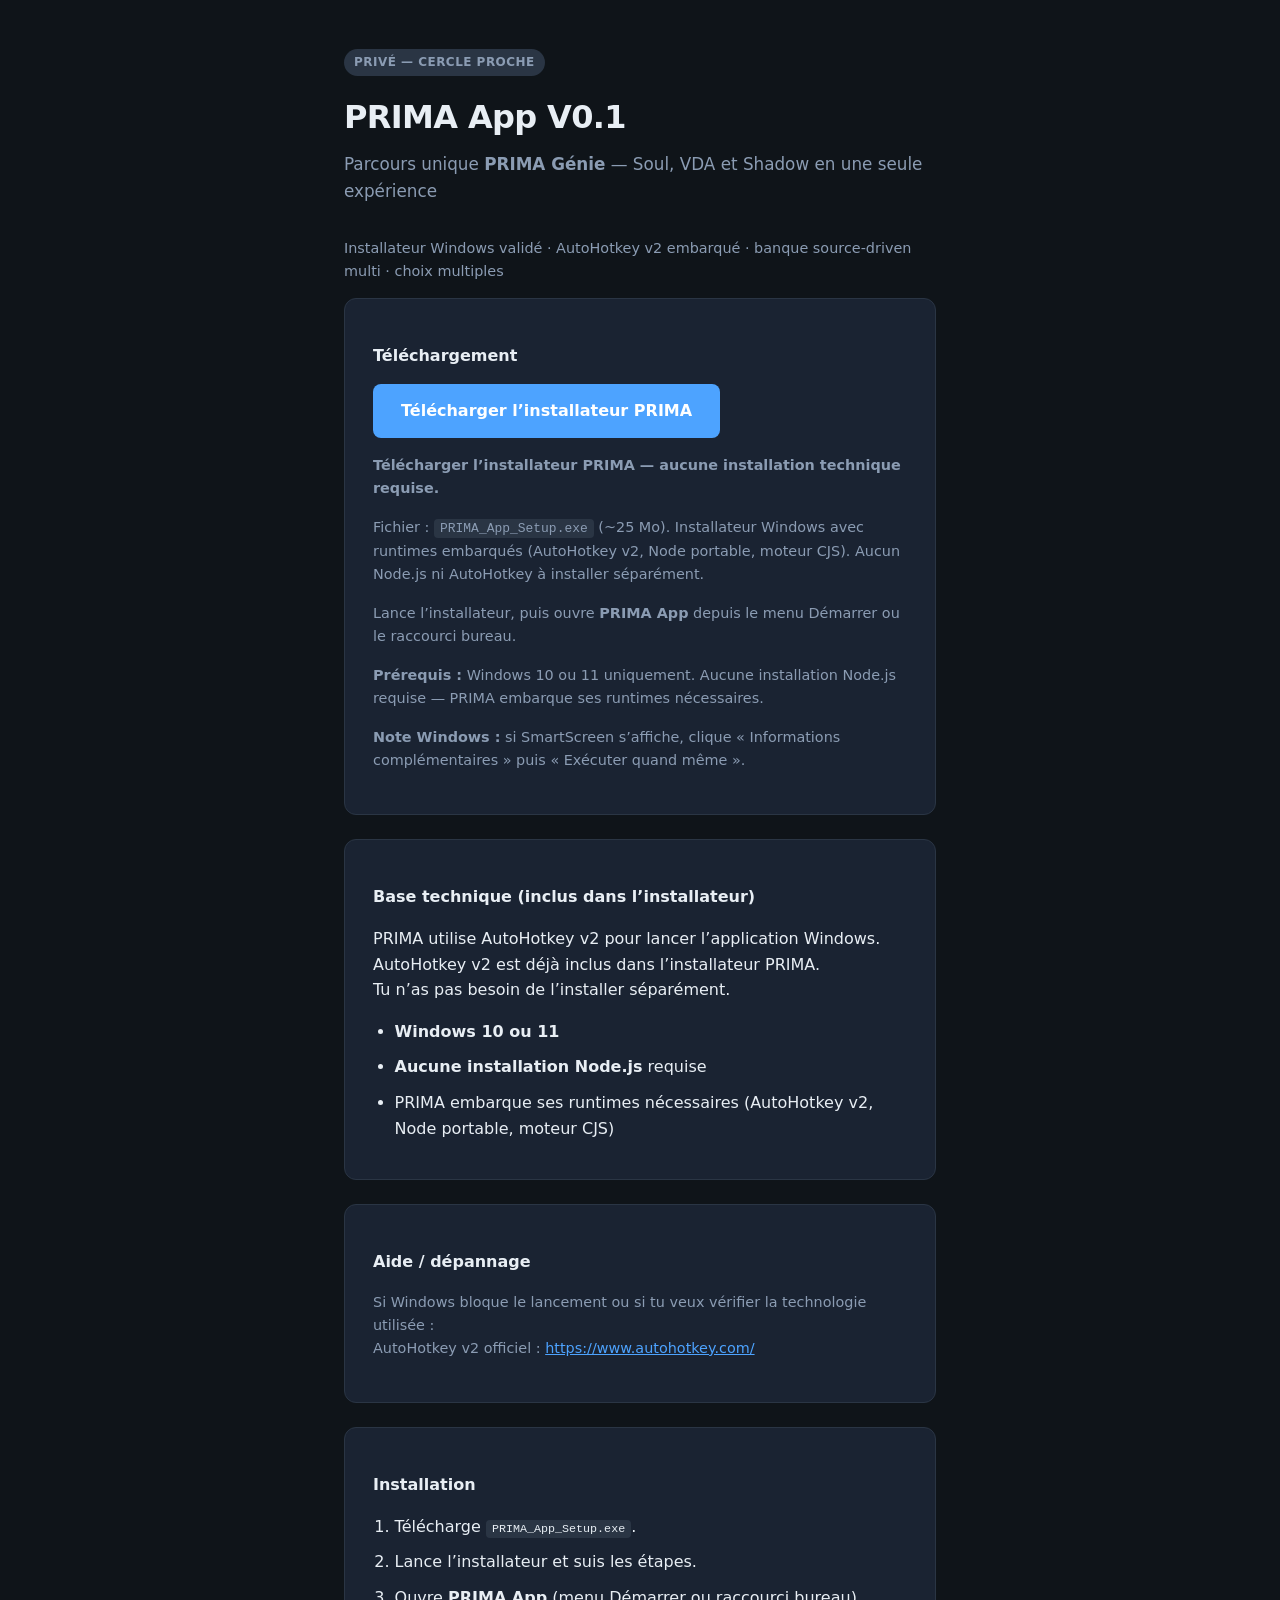
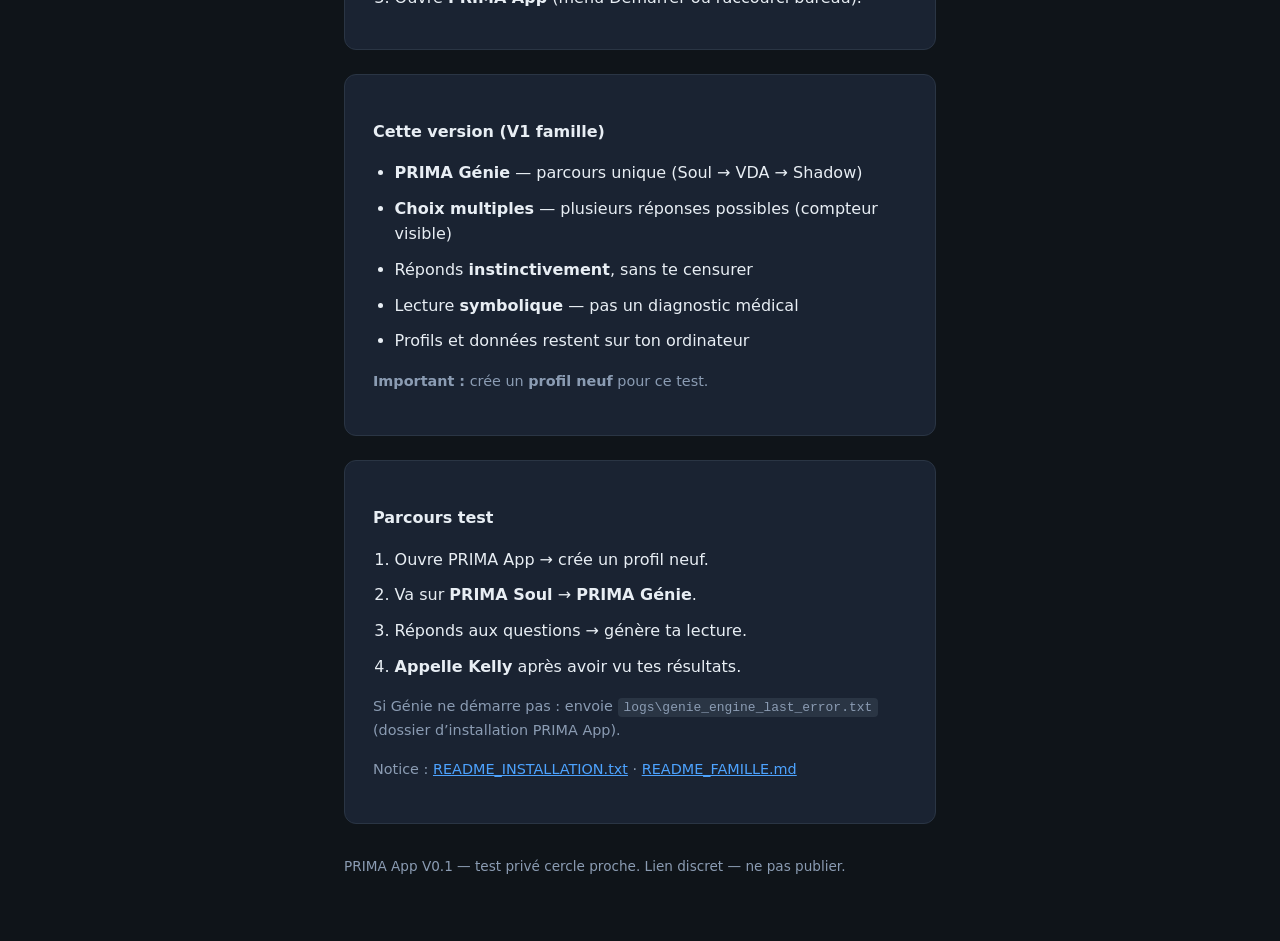
==== commit afd1007d: "Add AutoHotkey v2 included section and secondary official link. Co-authored-by: Cursor <cursoragent@" ====
--- a/download_page.html
+++ b/download_page.html
@@ -20,8 +20,26 @@
       <p class="note"><strong>T&eacute;l&eacute;charger l&rsquo;installateur PRIMA — aucune installation technique requise.</strong></p>
       <p class="note">Fichier : <code>PRIMA_App_Setup.exe</code> (~25 Mo). Installateur Windows avec runtimes embarqu&eacute;s (AutoHotkey v2, Node portable, moteur CJS). Aucun Node.js ni AutoHotkey &agrave; installer s&eacute;par&eacute;ment.</p>
       <p class="note">Lance l&rsquo;installateur, puis ouvre <strong>PRIMA App</strong> depuis le menu D&eacute;marrer ou le raccourci bureau.</p>
-      <p class="note"><strong>Pr&eacute;requis :</strong> Windows 10 ou 11 uniquement.</p>
+      <p class="note"><strong>Pr&eacute;requis :</strong> Windows 10 ou 11 uniquement. Aucune installation Node.js requise — PRIMA embarque ses runtimes n&eacute;cessaires.</p>
       <p class="note"><strong>Note Windows :</strong> si SmartScreen s&rsquo;affiche, clique &laquo;&nbsp;Informations compl&eacute;mentaires&nbsp;&raquo; puis &laquo;&nbsp;Ex&eacute;cuter quand m&ecirc;me&nbsp;&raquo;.</p>
+    </div>
+
+    <div class="card">
+      <p><strong>Base technique (inclus dans l&rsquo;installateur)</strong></p>
+      <p>PRIMA utilise AutoHotkey v2 pour lancer l&rsquo;application Windows.<br>
+      AutoHotkey v2 est d&eacute;j&agrave; inclus dans l&rsquo;installateur PRIMA.<br>
+      Tu n&rsquo;as pas besoin de l&rsquo;installer s&eacute;par&eacute;ment.</p>
+      <ul>
+        <li><strong>Windows 10 ou 11</strong></li>
+        <li><strong>Aucune installation Node.js</strong> requise</li>
+        <li>PRIMA embarque ses runtimes n&eacute;cessaires (AutoHotkey v2, Node portable, moteur CJS)</li>
+      </ul>
+    </div>
+
+    <div class="card">
+      <p><strong>Aide / d&eacute;pannage</strong></p>
+      <p class="note">Si Windows bloque le lancement ou si tu veux v&eacute;rifier la technologie utilis&eacute;e&nbsp;:<br>
+      AutoHotkey v2 officiel&nbsp;: <a class="external" href="https://www.autohotkey.com/" rel="noopener noreferrer">https://www.autohotkey.com/</a></p>
     </div>
 
     <div class="card">
